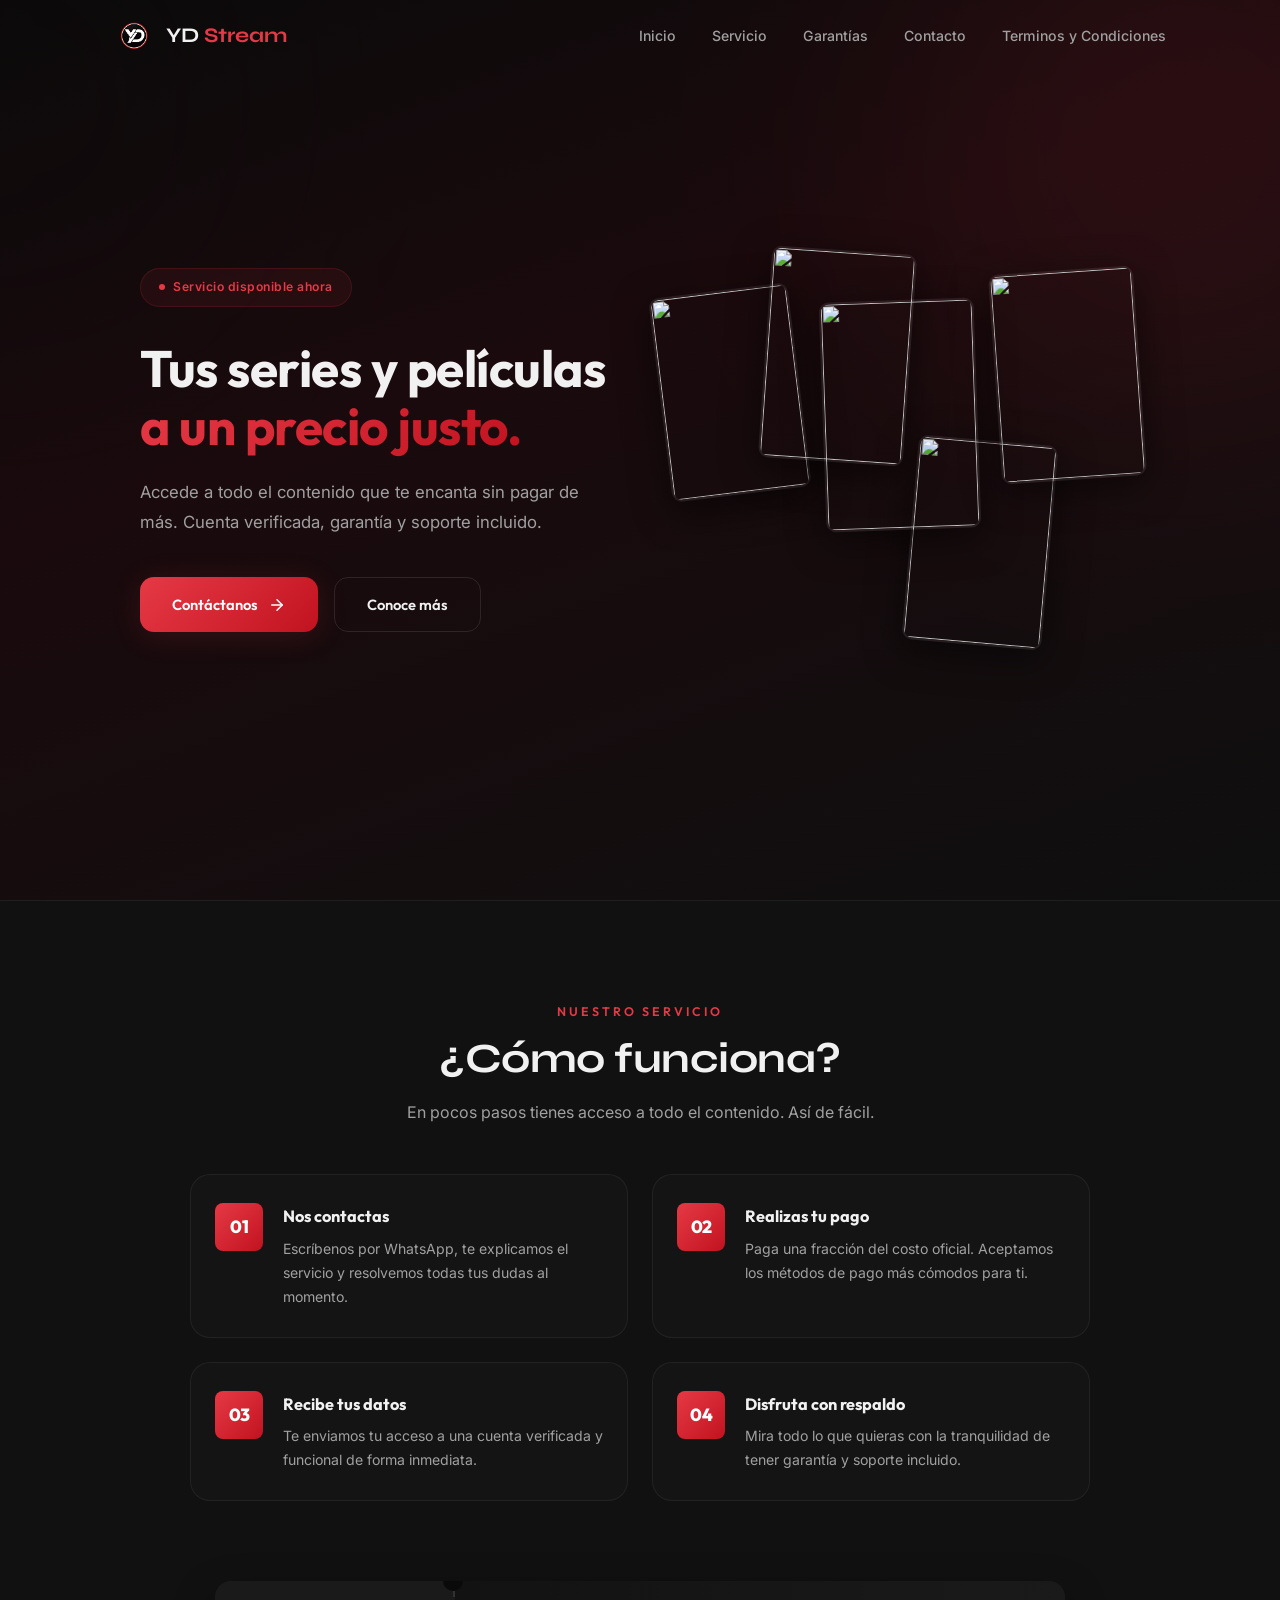
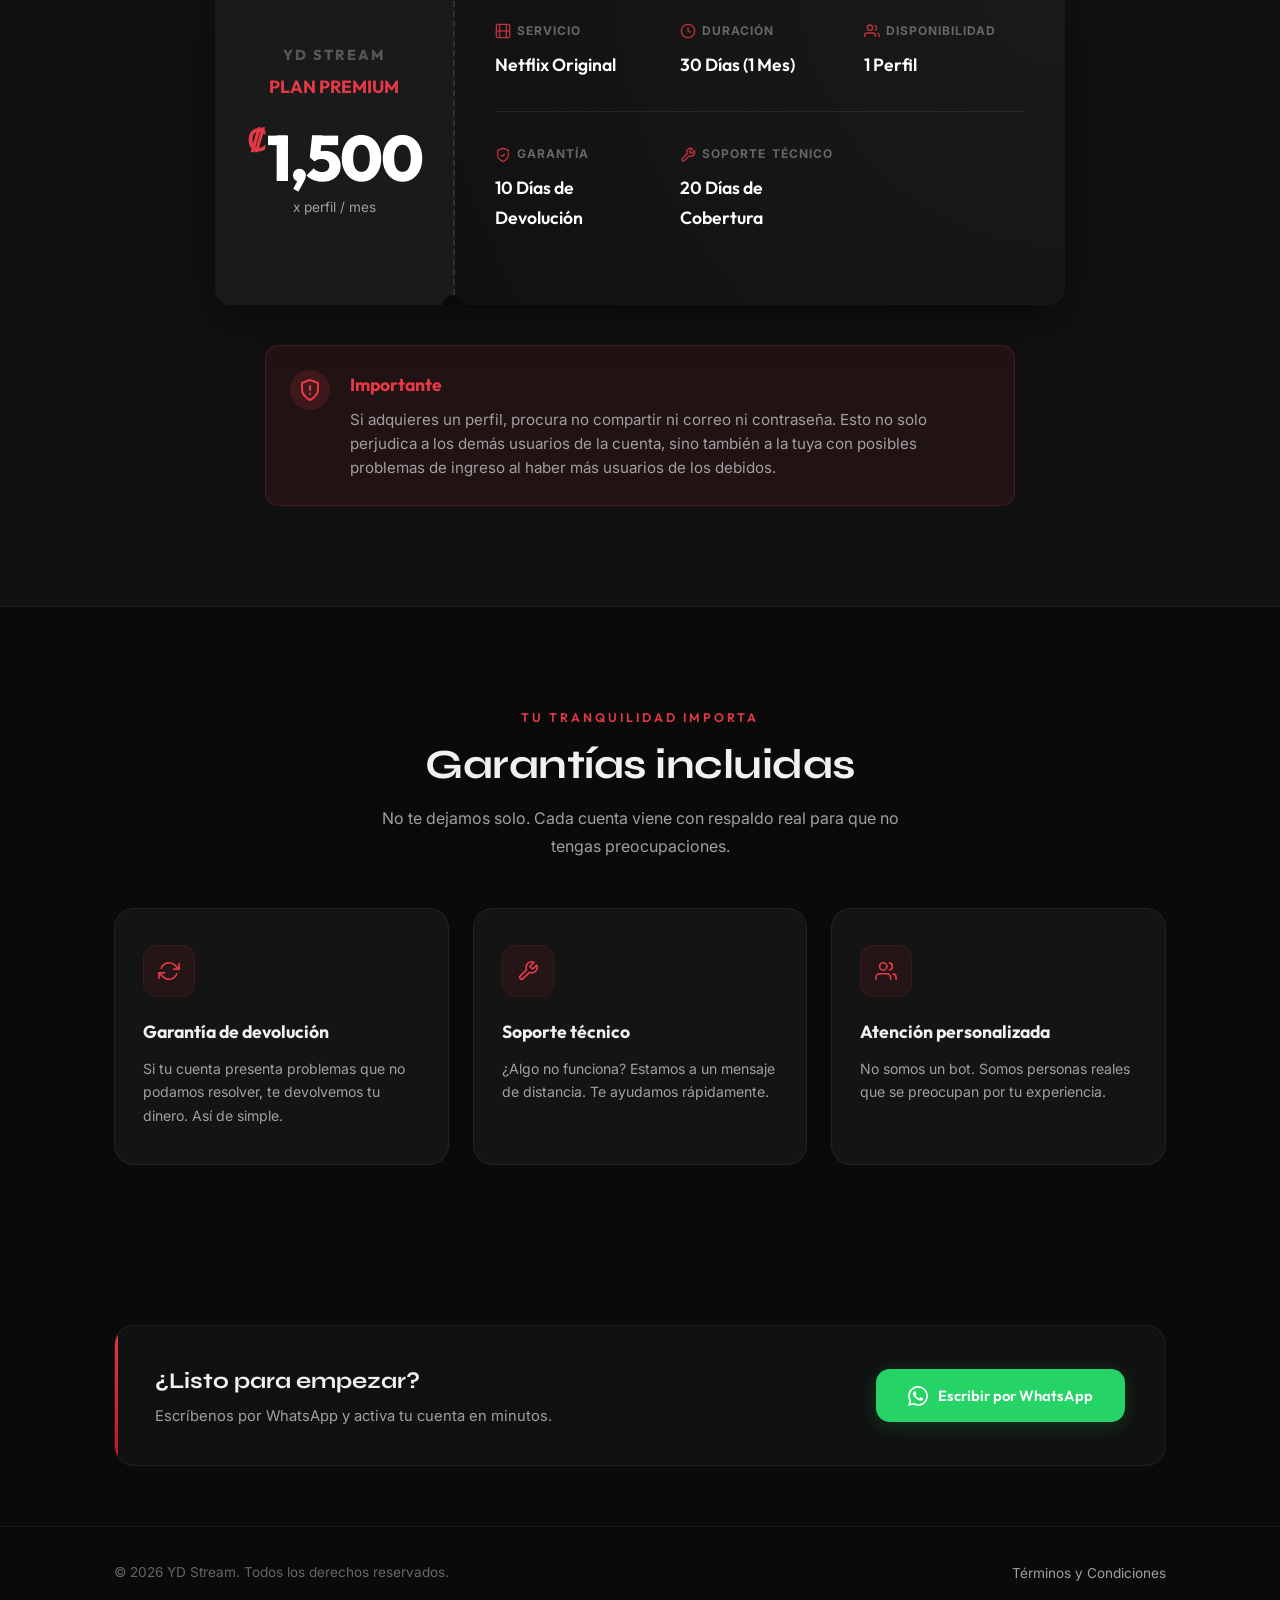
==== index.html @ 0753e667 "primer commit" ====
<!DOCTYPE html>
<html lang="es">

<head>
    <meta charset="UTF-8" />
    <meta name="viewport" content="width=device-width, initial-scale=1.0" />
    <title>YD Stream — Series y Películas a tu Alcance</title>
    <meta name="description"
        content="YD Stream te ofrece acceso a series y películas a un precio accesible, con garantía de devolución y soporte personalizado." />
    <link rel="icon" href="assets/logo.png" type="image/png" />
    <link rel="stylesheet" href="css/styles.css" />
</head>

<body>

    <!-- ===== HEADER ===== -->
    <header class="header" id="header">
        <div class="container">
            <a href="#" class="logo">
                <img src="assets/logo.png" alt="YD Stream Logo" />
                <span class="logo-text">YD <span>Stream</span></span>
            </a>
            <nav class="nav-links" id="navLinks">
                <a href="#inicio">Inicio</a>
                <a href="#servicio">Servicio</a>
                <a href="#garantias">Garantías</a>
                <a href="#contacto">Contacto</a>
                <a href="html/terms.html">Terminos y Condiciones</a>
            </nav>
            <div class="hamburger" id="hamburger">
                <span></span>
                <span></span>
                <span></span>
            </div>
        </div>
    </header>

    <!-- Mobile Nav -->
    <div class="mobile-nav" id="mobileNav">
        <a href="#inicio">Inicio</a>
        <a href="#servicio">Servicio</a>
        <a href="#garantias">Garantías</a>
        <a href="#contacto">Contacto</a>
        <a href="html/terms.html">Terminos y Condiciones</a>
    </div>

    <!-- ===== HERO ===== -->
    <section class="hero" id="inicio">
        <div class="bg-glow bg-glow--red"></div>
        <div class="bg-glow bg-glow--dark hero-glow-2"></div>
        <div class="container hero-grid">
            <div class="hero-content">
                <div class="hero-badge">
                    <span class="dot"></span>
                    Servicio disponible ahora
                </div>
                <h1 class="hero-title">
                    Tus series y películas<br />
                    <span class="highlight">a un precio justo.</span>
                </h1>
                <p class="hero-description">
                    Accede a todo el contenido que te encanta sin pagar de más.
                    Cuenta verificada, garantía y soporte incluido.
                </p>
                <div class="hero-actions">
                    <a href="#contacto" class="btn btn-primary">
                        Contáctanos
                        <svg width="18" height="18" viewBox="0 0 24 24" fill="none" stroke="currentColor"
                            stroke-width="2" stroke-linecap="round" stroke-linejoin="round">
                            <path d="M5 12h14" />
                            <path d="m12 5 7 7-7 7" />
                        </svg>
                    </a>
                    <a href="#servicio" class="btn btn-secondary">Conoce más</a>
                </div>
            </div>
            <!-- Collage visual -->
            <div class="hero-collage" aria-hidden="true">
                <div class="collage-card collage-card--1">
                    <img src="https://image.tmdb.org/t/p/w300/49WJfeN0moxb9IPfGn8AIqMGskD.jpg" alt="" />
                </div>
                <div class="collage-card collage-card--2">
                    <img src="https://image.tmdb.org/t/p/w300/9PFonBhy4cQy7Jz20NpMygczOkv.jpg" alt="" />
                </div>
                <div class="collage-card collage-card--3">
                    <img src="https://image.tmdb.org/t/p/w300/dDlEmu3EZ0Pgg93K2SVNLCjCSvE.jpg" alt="" />
                </div>
                <div class="collage-card collage-card--4">
                    <img src="https://image.tmdb.org/t/p/w300/reEMJA1uzscCbkpeRJeTT2bjqUp.jpg" alt="" />
                </div>
                <div class="collage-card collage-card--5">
                    <img src="https://image.tmdb.org/t/p/w300/7WUHnWGx5OO145IRxPDUkQSh4C7.jpg" alt="" />
                </div>
            </div>
        </div>
    </section>

    <!-- ===== SERVICIO ===== -->
    <section class="section service" id="servicio">
        <div class="container">
            <div class="text-center reveal">
                <span class="section-label">Nuestro servicio</span>
                <h2 class="section-title">¿Cómo funciona?</h2>
                <p class="section-subtitle mx-auto">
                    En pocos pasos tienes acceso a todo el contenido. Así de fácil.
                </p>
            </div>
            <div class="steps-flow reveal">
                <div class="step-item">
                    <div class="step-number">01</div>
                    <div class="step-body">
                        <h3>Nos contactas</h3>
                        <p>Escríbenos por WhatsApp, te explicamos el servicio y resolvemos todas tus dudas al momento.
                        </p>
                    </div>
                </div>
                <div class="step-item">
                    <div class="step-number">02</div>
                    <div class="step-body">
                        <h3>Realizas tu pago</h3>
                        <p>Paga una fracción del costo oficial. Aceptamos los métodos de pago más cómodos para ti.</p>
                    </div>
                </div>
                <div class="step-item">
                    <div class="step-number">03</div>
                    <div class="step-body">
                        <h3>Recibe tus datos</h3>
                        <p>Te enviamos tu acceso a una cuenta verificada y funcional de forma inmediata.</p>
                    </div>
                </div>
                <div class="step-item">
                    <div class="step-number">04</div>
                    <div class="step-body">
                        <h3>Disfruta con respaldo</h3>
                        <p>Mira todo lo que quieras con la tranquilidad de tener garantía y soporte incluido.</p>
                    </div>
                </div>
            </div>

            <!-- Plan Ticket (Moved Inside Service) -->
            <div class="plan-ticket reveal">
                <!-- Stub (Left) -->
                <div class="ticket-stub">
                    <div class="stub-header">
                        <span class="brand">YD STREAM</span>
                        <span class="admit-one">PLAN PREMIUM</span>
                    </div>
                    <div class="stub-price">
                        <span class="currency">₡</span>1,500
                    </div>
                    <p class="stub-note">x perfil / mes</p>
                    <!-- <div class="stub-promo">
                        <span>1° PERFIL</span>
                        <strong>$2</strong>
                    </div> -->
                </div>

                <!-- Main Ticket Body (Right) -->
                <div class="ticket-body">
                    <div class="ticket-row">
                        <div class="ticket-item">
                            <span class="label">
                                <svg width="16" height="16" viewBox="0 0 24 24" fill="none" stroke="currentColor"
                                    stroke-width="2">
                                    <rect x="2" y="2" width="20" height="20" rx="2.18" ry="2.18" />
                                    <line x1="7" y1="2" x2="7" y2="22" />
                                    <line x1="17" y1="2" x2="17" y2="22" />
                                    <line x1="2" y1="12" x2="22" y2="12" />
                                </svg>
                                SERVICIO
                            </span>
                            <span class="value">Netflix Original</span>
                        </div>
                        <div class="ticket-item">
                            <span class="label">
                                <svg width="16" height="16" viewBox="0 0 24 24" fill="none" stroke="currentColor"
                                    stroke-width="2">
                                    <circle cx="12" cy="12" r="10" />
                                    <polyline points="12 6 12 12 16 14" />
                                </svg>
                                DURACIÓN
                            </span>
                            <span class="value">30 Días (1 Mes)</span>
                        </div>
                        <div class="ticket-item">
                            <span class="label">
                                <svg width="16" height="16" viewBox="0 0 24 24" fill="none" stroke="currentColor"
                                    stroke-width="2">
                                    <path d="M17 21v-2a4 4 0 0 0-4-4H5a4 4 0 0 0-4 4v2" />
                                    <circle cx="9" cy="7" r="4" />
                                    <path d="M23 21v-2a4 4 0 0 0-3-3.87" />
                                    <path d="M16 3.13a4 4 0 0 1 0 7.75" />
                                </svg>
                                DISPONIBILIDAD
                            </span>
                            <span class="value">1 Perfil</span>
                        </div>
                    </div>
                    <div class="ticket-divider"></div>
                    <div class="ticket-row">
                        <div class="ticket-item">
                            <span class="label">
                                <svg width="16" height="16" viewBox="0 0 24 24" fill="none" stroke="currentColor"
                                    stroke-width="2">
                                    <path d="M12 22s8-4 8-10V5l-8-3-8 3v7c0 6 8 10 8 10z" />
                                    <polyline points="9 12 11 14 15 10" />
                                </svg>
                                GARANTÍA
                            </span>
                            <span class="value">10 Días de Devolución</span>
                        </div>
                        <div class="ticket-item">
                            <span class="label">
                                <svg width="16" height="16" viewBox="0 0 24 24" fill="none" stroke="currentColor"
                                    stroke-width="2">
                                    <path
                                        d="M14.7 6.3a1 1 0 0 0 0 1.4l1.6 1.6a1 1 0 0 0 1.4 0l3.77-3.77a6 6 0 0 1-7.94 7.94l-6.91 6.91a2.12 2.12 0 0 1-3-3l6.91-6.91a6 6 0 0 1 7.94-7.94l-3.76 3.76z" />
                                </svg>
                                SOPORTE <span class="hide-mobile">TÉCNICO</span>
                            </span>
                            <span class="value">20 Días de Cobertura</span>
                        </div>
                    </div>
                    <div class="ticket-barcode">
                        <!-- Simulated barcode lines -->
                        <span></span><span></span><span></span><span></span><span></span><span></span><span></span><span></span><span></span><span></span><span></span><span></span><span></span><span></span><span></span>
                    </div>
                </div>
            </div>

            <!-- Security Warning -->
            <div class="security-warning reveal">
                <div class="warning-icon">
                    <svg width="24" height="24" viewBox="0 0 24 24" fill="none" stroke="currentColor" stroke-width="2"
                        stroke-linecap="round" stroke-linejoin="round">
                        <path d="M12 22s8-4 8-10V5l-8-3-8 3v7c0 6 8 10 8 10z" />
                        <line x1="12" y1="8" x2="12" y2="12" />
                        <line x1="12" y1="16" x2="12.01" y2="16" />
                    </svg>
                </div>
                <div class="warning-content">
                    <h4>Importante</h4>
                    <p>Si adquieres un perfil, procura no compartir ni correo ni contraseña. Esto no solo perjudica a
                        los demás usuarios de la cuenta, sino también a la tuya con posibles problemas de ingreso al
                        haber más usuarios de los debidos.</p>
                </div>
            </div>
        </div>
    </section>

    <!-- ===== GARANTÍAS ===== -->
    <section class="section guarantees" id="garantias">
        <div class="container">
            <div class="text-center reveal">
                <span class="section-label">Tu tranquilidad importa</span>
                <h2 class="section-title">Garantías incluidas</h2>
                <p class="section-subtitle mx-auto">
                    No te dejamos solo. Cada cuenta viene con respaldo real para que no tengas preocupaciones.
                </p>
            </div>
            <div class="guarantees-grid">
                <div class="guarantee-card reveal">
                    <div class="guarantee-icon">
                        <!-- Refresh/cycle icon -->
                        <svg width="22" height="22" viewBox="0 0 24 24" fill="none" stroke="currentColor"
                            stroke-width="1.8" stroke-linecap="round" stroke-linejoin="round">
                            <polyline points="23 4 23 10 17 10" />
                            <polyline points="1 20 1 14 7 14" />
                            <path d="M3.51 9a9 9 0 0 1 14.85-3.36L23 10M1 14l4.64 4.36A9 9 0 0 0 20.49 15" />
                        </svg>
                    </div>
                    <h3>Garantía de devolución</h3>
                    <p>Si tu cuenta presenta problemas que no podamos resolver, te devolvemos tu dinero. Así de simple.
                    </p>
                </div>
                <div class="guarantee-card reveal">
                    <div class="guarantee-icon">
                        <!-- Wrench icon -->
                        <svg width="22" height="22" viewBox="0 0 24 24" fill="none" stroke="currentColor"
                            stroke-width="1.8" stroke-linecap="round" stroke-linejoin="round">
                            <path
                                d="M14.7 6.3a1 1 0 0 0 0 1.4l1.6 1.6a1 1 0 0 0 1.4 0l3.77-3.77a6 6 0 0 1-7.94 7.94l-6.91 6.91a2.12 2.12 0 0 1-3-3l6.91-6.91a6 6 0 0 1 7.94-7.94l-3.76 3.76z" />
                        </svg>
                    </div>
                    <h3>Soporte técnico</h3>
                    <p>¿Algo no funciona? Estamos a un mensaje de distancia. Te ayudamos rápidamente.</p>
                </div>
                <div class="guarantee-card reveal">
                    <div class="guarantee-icon">
                        <!-- Users/people icon -->
                        <svg width="22" height="22" viewBox="0 0 24 24" fill="none" stroke="currentColor"
                            stroke-width="1.8" stroke-linecap="round" stroke-linejoin="round">
                            <path d="M17 21v-2a4 4 0 0 0-4-4H5a4 4 0 0 0-4 4v2" />
                            <circle cx="9" cy="7" r="4" />
                            <path d="M23 21v-2a4 4 0 0 0-3-3.87" />
                            <path d="M16 3.13a4 4 0 0 1 0 7.75" />
                        </svg>
                    </div>
                    <h3>Atención personalizada</h3>
                    <p>No somos un bot. Somos personas reales que se preocupan por tu experiencia.</p>
                </div>
            </div>
        </div>
    </section>

    <!-- ===== CONTACTO ===== -->
    <section class="section contact" id="contacto">
        <div class="container">
            <div class="contact-strip reveal">
                <div class="contact-text">
                    <h3>¿Listo para empezar?</h3>
                    <p>Escríbenos por WhatsApp y activa tu cuenta en minutos.</p>
                </div>
                <a href="https://wa.me/50684679545?text=Hola,%20quisiera%20más%20información%20sobre%20YD%20Stream"
                    target="_blank" class="btn btn-whatsapp" id="whatsappBtn">
                    <svg class="whatsapp-icon" viewBox="0 0 24 24" fill="currentColor">
                        <path
                            d="M17.472 14.382c-.297-.149-1.758-.867-2.03-.967-.273-.099-.471-.148-.67.15-.197.297-.767.966-.94 1.164-.173.199-.347.223-.644.075-.297-.15-1.255-.463-2.39-1.475-.883-.788-1.48-1.761-1.653-2.059-.173-.297-.018-.458.13-.606.134-.133.298-.347.446-.52.149-.174.198-.298.298-.497.099-.198.05-.371-.025-.52-.075-.149-.669-1.612-.916-2.207-.242-.579-.487-.5-.669-.51-.173-.008-.371-.01-.57-.01-.198 0-.52.074-.792.372-.272.297-1.04 1.016-1.04 2.479 0 1.462 1.065 2.875 1.213 3.074.149.198 2.096 3.2 5.077 4.487.709.306 1.262.489 1.694.625.712.227 1.36.195 1.871.118.571-.085 1.758-.719 2.006-1.413.248-.694.248-1.289.173-1.413-.074-.124-.272-.198-.57-.347m-5.421 7.403h-.004a9.87 9.87 0 01-5.031-1.378l-.361-.214-3.741.982.998-3.648-.235-.374a9.86 9.86 0 01-1.51-5.26c.001-5.45 4.436-9.884 9.888-9.884 2.64 0 5.122 1.03 6.988 2.898a9.825 9.825 0 012.893 6.994c-.003 5.45-4.437 9.884-9.885 9.884m8.413-18.297A11.815 11.815 0 0012.05 0C5.495 0 .16 5.335.157 11.892c0 2.096.547 4.142 1.588 5.945L.057 24l6.305-1.654a11.882 11.882 0 005.683 1.448h.005c6.554 0 11.89-5.335 11.893-11.893a11.821 11.821 0 00-3.48-8.413z" />
                    </svg>
                    Escribir por WhatsApp
                </a>
            </div>
        </div>
    </section>

    <!-- ===== FOOTER ===== -->
    <footer class="footer">
        <div class="container">
            <span class="footer-left">© 2026 YD Stream. Todos los derechos reservados.</span>
            <div class="footer-right">
                <a href="html/terms.html">Términos y Condiciones</a>
            </div>
        </div>
    </footer>

    <script src="js/script.js"></script>
</body>

</html>
---- css/styles.css ----
/* ============================================
   YD Stream — Global Styles
   Tema: Negro & Rojo | Fuentes: Syne + Inter
   ============================================ */

@import url('https://fonts.googleapis.com/css2?family=Syne:wght@400;500;600;700;800&family=Inter:wght@300;400;500;600;700&family=Outfit:wght@400;500;600;700&display=swap');

/* --- Reset & Base --- */
*,
*::before,
*::after {
  margin: 0;
  padding: 0;
  box-sizing: border-box;
}

:root {
  --bg-primary: #0a0a0a;
  --bg-secondary: #111111;
  --bg-card: #141414;
  --bg-card-hover: #1a1a1a;
  --red-primary: #e63946;
  --red-dark: #c1121f;
  --red-glow: rgba(230, 57, 70, 0.25);
  --red-subtle: rgba(230, 57, 70, 0.08);
  --text-primary: #f1f1f1;
  --text-secondary: #a0a0a0;
  --text-muted: #666;
  --border-color: rgba(255, 255, 255, 0.06);
  --border-light: rgba(255, 255, 255, 0.1);
  --gradient-hero: linear-gradient(160deg, #0a0a0a 0%, #1a0a0d 40%, #0f0f0f 100%);
  --gradient-red: linear-gradient(135deg, #e63946, #c1121f);
  --gradient-card: linear-gradient(145deg, rgba(230, 57, 70, 0.06), rgba(10, 10, 10, 0));
  --shadow-red: 0 4px 30px rgba(230, 57, 70, 0.15);
  --shadow-card: 0 4px 24px rgba(0, 0, 0, 0.4);
  --radius-sm: 8px;
  --radius-md: 14px;
  --radius-lg: 20px;
  --radius-xl: 28px;
  --font-display: 'Syne', sans-serif;
  --font-heading: 'Outfit', sans-serif;
  --font-body: 'Inter', sans-serif;
  --transition: 0.3s cubic-bezier(0.4, 0, 0.2, 1);
}

html {
  scroll-behavior: smooth;
  font-size: 16px;
}

body {
  font-family: var(--font-body);
  background-color: var(--bg-primary);
  color: var(--text-primary);
  line-height: 1.7;
  overflow-x: hidden;
  -webkit-font-smoothing: antialiased;
}

a {
  text-decoration: none;
  color: inherit;
}

img {
  max-width: 100%;
  display: block;
}

ul {
  list-style: none;
}

/* --- Utilities --- */
.container {
  max-width: 1100px;
  margin: 0 auto;
  padding: 0 24px;
}

.section {
  padding: 100px 0;
}

.section-label {
  font-family: var(--font-heading);
  font-size: 0.78rem;
  font-weight: 600;
  letter-spacing: 3px;
  text-transform: uppercase;
  color: var(--red-primary);
  margin-bottom: 12px;
  display: block;
}

.section-title {
  font-family: var(--font-display);
  font-size: clamp(1.8rem, 4.5vw, 2.6rem);
  font-weight: 700;
  line-height: 1.2;
  margin-bottom: 14px;
  letter-spacing: -0.5px;
}

.section-subtitle {
  font-size: 1rem;
  color: var(--text-secondary);
  max-width: 520px;
  line-height: 1.75;
}

.text-center {
  text-align: center;
}

.mx-auto {
  margin-left: auto;
  margin-right: auto;
}

/* --- Animated bg blobs --- */
.bg-glow {
  position: absolute;
  width: 500px;
  height: 500px;
  border-radius: 50%;
  filter: blur(140px);
  opacity: 0.3;
  pointer-events: none;
  z-index: 0;
}

.bg-glow--red {
  background: var(--red-primary);
}

.bg-glow--dark {
  background: #2a0a0f;
}

/* =====================
   HEADER / NAV
   ===================== */
.header {
  position: fixed;
  top: 0;
  left: 0;
  right: 0;
  z-index: 1000;
  padding: 16px 0;
  transition: var(--transition);
  background: transparent;
}

.header.scrolled {
  background: rgba(10, 10, 10, 0.85);
  backdrop-filter: blur(20px);
  -webkit-backdrop-filter: blur(20px);
  border-bottom: 1px solid var(--border-color);
  padding: 12px 0;
}

.header .container {
  display: flex;
  align-items: center;
  justify-content: space-between;
}

.logo {
  display: flex;
  align-items: center;
  gap: 12px;
}

.logo img {
  height: 40px;
  width: auto;
}

.logo-text {
  font-family: var(--font-display);
  font-size: 1.3rem;
  font-weight: 700;
  color: var(--text-primary);
}

.logo-text span {
  color: var(--red-primary);
}

.nav-links {
  display: flex;
  align-items: center;
  gap: 36px;
}

.nav-links a {
  font-family: var(--font-body);
  font-size: 0.88rem;
  font-weight: 500;
  color: var(--text-secondary);
  transition: var(--transition);
  position: relative;
}

.nav-links a::after {
  content: '';
  position: absolute;
  bottom: -4px;
  left: 0;
  width: 0;
  height: 2px;
  background: var(--gradient-red);
  border-radius: 2px;
  transition: var(--transition);
}

.nav-links a:hover {
  color: var(--text-primary);
}

.nav-links a:hover::after {
  width: 100%;
}

/* Hamburger */
.hamburger {
  display: none;
  flex-direction: column;
  gap: 5px;
  cursor: pointer;
  padding: 4px;
  z-index: 1001;
}

.hamburger span {
  display: block;
  width: 24px;
  height: 2px;
  background: var(--text-primary);
  border-radius: 2px;
  transition: var(--transition);
}

.hamburger.active span:nth-child(1) {
  transform: rotate(45deg) translate(5px, 5px);
}

.hamburger.active span:nth-child(2) {
  opacity: 0;
}

.hamburger.active span:nth-child(3) {
  transform: rotate(-45deg) translate(5px, -5px);
}

/* Mobile Nav */
.mobile-nav {
  display: none;
  position: fixed;
  top: 0;
  left: 0;
  right: 0;
  bottom: 0;
  background: rgba(10, 10, 10, 0.97);
  backdrop-filter: blur(24px);
  z-index: 999;
  flex-direction: column;
  align-items: center;
  justify-content: center;
  gap: 32px;
}

.mobile-nav.active {
  display: flex;
}

.mobile-nav a {
  font-family: var(--font-display);
  font-size: 1.5rem;
  font-weight: 600;
  color: var(--text-primary);
  transition: var(--transition);
}

.mobile-nav a:hover {
  color: var(--red-primary);
}

/* =====================
   HERO
   ===================== */
.hero {
  position: relative;
  min-height: 100vh;
  display: flex;
  align-items: center;
  background: var(--gradient-hero);
  overflow: hidden;
}

.hero .bg-glow {
  top: -100px;
  right: -150px;
  opacity: 0.12;
}

.hero .hero-glow-2 {
  bottom: -200px;
  left: -200px;
  width: 400px;
  height: 400px;
  opacity: 0.08;
}

.hero-content {
  position: relative;
  z-index: 1;
  max-width: 700px;
}

.hero-badge {
  display: inline-flex;
  align-items: center;
  gap: 8px;
  padding: 8px 18px;
  background: var(--red-subtle);
  border: 1px solid rgba(230, 57, 70, 0.15);
  border-radius: 100px;
  font-size: 0.76rem;
  font-weight: 600;
  color: var(--red-primary);
  margin-bottom: 32px;
  letter-spacing: 0.5px;
}

.hero-badge .dot {
  width: 6px;
  height: 6px;
  background: var(--red-primary);
  border-radius: 50%;
  animation: pulse 2s infinite;
}

@keyframes pulse {

  0%,
  100% {
    opacity: 1;
    transform: scale(1);
  }

  50% {
    opacity: 0.5;
    transform: scale(1.3);
  }
}

.hero-title {
  font-family: var(--font-heading);
  font-size: clamp(2rem, 5vw, 3.2rem);
  font-weight: 700;
  line-height: 1.15;
  margin-bottom: 22px;
  letter-spacing: -0.5px;
}

.hero-title .highlight {
  background: var(--gradient-red);
  -webkit-background-clip: text;
  -webkit-text-fill-color: transparent;
  background-clip: text;
}

.hero-description {
  font-size: 1.05rem;
  color: var(--text-secondary);
  line-height: 1.75;
  margin-bottom: 40px;
  max-width: 480px;
}

.hero-actions {
  display: flex;
  gap: 16px;
  flex-wrap: wrap;
}

/* --- Hero Grid Layout --- */
.hero-grid {
  display: grid;
  grid-template-columns: 1fr 1fr;
  gap: 40px;
  align-items: center;
}

/* --- Collage --- */
.hero-collage {
  position: relative;
  width: 100%;
  height: 420px;
  z-index: 1;
}

.collage-card {
  position: absolute;
  border-radius: 10px;
  overflow: hidden;
  box-shadow: 0 10px 36px rgba(0, 0, 0, 0.55);
  border: 2px solid rgba(255, 255, 255, 0.07);
}

.collage-card img {
  width: 100%;
  height: 100%;
  object-fit: cover;
  display: block;
}

/* Poster 1 — far left */
.collage-card--1 {
  width: 140px;
  height: 205px;
  top: 50px;
  left: 0;
  transform: rotate(-7deg);
  z-index: 1;
}

/* Poster 2 — upper-center-left, overlapping 1 */
.collage-card--2 {
  width: 145px;
  height: 212px;
  top: 10px;
  left: 105px;
  transform: rotate(4deg);
  z-index: 3;
}

/* Poster 3 — center, biggest, front */
.collage-card--3 {
  width: 155px;
  height: 230px;
  top: 60px;
  left: 50%;
  transform: translateX(-50%) rotate(-2deg);
  z-index: 5;
}

/* Poster 4 — lower-center-right */
.collage-card--4 {
  width: 140px;
  height: 205px;
  bottom: 15px;
  right: 90px;
  transform: rotate(5deg);
  z-index: 2;
}

/* Poster 5 — far right */
.collage-card--5 {
  width: 145px;
  height: 210px;
  top: 30px;
  right: 0;
  transform: rotate(-4deg);
  z-index: 4;
}

/* --- Buttons --- */
.btn {
  display: inline-flex;
  align-items: center;
  gap: 10px;
  padding: 14px 32px;
  border-radius: var(--radius-md);
  font-family: var(--font-heading);
  font-size: 0.92rem;
  font-weight: 600;
  border: none;
  cursor: pointer;
  transition: var(--transition);
  white-space: nowrap;
}

.btn-primary {
  background: var(--gradient-red);
  color: #fff;
  box-shadow: var(--shadow-red);
}

.btn-primary:hover {
  transform: translateY(-2px);
  box-shadow: 0 8px 40px rgba(230, 57, 70, 0.3);
}

.btn-secondary {
  background: transparent;
  color: var(--text-primary);
  border: 1px solid var(--border-light);
}

.btn-secondary:hover {
  background: rgba(255, 255, 255, 0.04);
  border-color: var(--red-primary);
  color: var(--red-primary);
  transform: translateY(-2px);
}

/* =====================
   SERVICE — Steps Flow
   ===================== */
.service {
  position: relative;
  background: var(--bg-secondary);
  border-top: 1px solid var(--border-color);
  border-bottom: 1px solid var(--border-color);
}

.steps-flow {
  display: grid;
  grid-template-columns: repeat(2, 1fr);
  gap: 24px;
  margin-top: 48px;
  max-width: 900px;
  margin-left: auto;
  margin-right: auto;
}

.step-item {
  display: flex;
  align-items: flex-start;
  gap: 20px;
  padding: 28px 24px;
  background: var(--bg-card);
  border: 1px solid var(--border-color);
  border-radius: var(--radius-lg);
  transition: var(--transition);
}

.step-item:hover {
  border-color: rgba(230, 57, 70, 0.12);
  background: var(--bg-card-hover);
}

.step-number {
  flex-shrink: 0;
  width: 48px;
  height: 48px;
  background: var(--gradient-red);
  border-radius: var(--radius-sm);
  display: flex;
  align-items: center;
  justify-content: center;
  font-family: var(--font-heading);
  font-size: 1.1rem;
  font-weight: 800;
  color: #fff;
  letter-spacing: -0.5px;
}

.step-body h3 {
  font-family: var(--font-heading);
  font-size: 1.02rem;
  font-weight: 700;
  margin-bottom: 6px;
}

.step-body p {
  font-size: 0.88rem;
  color: var(--text-secondary);
  line-height: 1.7;
}

/* =====================
   PLAN TICKET
   ===================== */
.plan-ticket {
  display: flex;
  max-width: 850px;
  margin: 80px auto 0;
  background: var(--bg-card);
  border-radius: 16px;
  box-shadow: 0 16px 40px rgba(0, 0, 0, 0.4);
  overflow: hidden;
  position: relative;
}

/* --- Ticket Stub (Left) --- */
.ticket-stub {
  flex: 0 0 240px;
  background: #1a1a1a;
  padding: 32px 24px;
  display: flex;
  flex-direction: column;
  justify-content: center;
  align-items: center;
  text-align: center;
  position: relative;
  border-right: 2px dashed rgba(255, 255, 255, 0.1);
  z-index: 2;
}

/* Semi-circle cutouts for persecution effect */
.ticket-stub::before,
.ticket-stub::after {
  content: '';
  position: absolute;
  right: -10px;
  width: 20px;
  height: 20px;
  background: var(--bg-primary);
  /* Matches body bg */
  border-radius: 50%;
  z-index: 3;
}

.ticket-stub::before {
  top: -10px;
}

.ticket-stub::after {
  bottom: -10px;
}

.stub-header {
  margin-bottom: 24px;
}

.stub-header .brand {
  display: block;
  font-family: var(--font-heading);
  font-weight: 800;
  letter-spacing: 2px;
  font-size: 0.9rem;
  color: #555;
  margin-bottom: 4px;
}

.stub-header .admit-one {
  display: block;
  font-family: var(--font-heading);
  font-weight: 700;
  color: var(--red-primary);
  font-size: 1.1rem;
}

.stub-price {
  font-family: var(--font-heading);
  font-size: 4rem;
  font-weight: 800;
  color: #fff;
  line-height: 1;
  letter-spacing: -2px;
  margin-bottom: 6px;
}

.stub-price .currency {
  font-size: 1.8rem;
  vertical-align: top;
  margin-right: 4px;
  color: var(--red-primary);
}

.price-secondary {
  font-size: 1.5rem;
  color: var(--text-secondary);
  font-weight: 600;
  vertical-align: middle;
  margin-left: 8px;
  letter-spacing: -0.5px;
}

.stub-note {
  font-size: 0.85rem;
  color: var(--text-secondary);
  margin-bottom: 24px;
}

.stub-promo {
  background: rgba(230, 57, 70, 0.1);
  border: 1px solid rgba(230, 57, 70, 0.2);
  padding: 8px 16px;
  border-radius: 8px;
  display: flex;
  flex-direction: column;
  gap: 2px;
}

.stub-promo span {
  font-size: 0.7rem;
  font-weight: 700;
  color: var(--red-primary);
  letter-spacing: 0.5px;
}

.stub-promo strong {
  font-size: 1.4rem;
  color: #fff;
  font-weight: 800;
}

/* --- Ticket Body (Right) --- */
.ticket-body {
  flex: 1;
  padding: 40px;
  background: radial-gradient(circle at top right, #1a1a1a, #111);
  display: flex;
  flex-direction: column;
  justify-content: space-between;
  position: relative;
}

.ticket-row {
  display: grid;
  grid-template-columns: repeat(3, 1fr);
  gap: 24px;
}

.ticket-row:last-of-type {
  grid-template-columns: repeat(2, 1fr);
}

.ticket-item {
  display: flex;
  flex-direction: column;
  gap: 8px;
}

.ticket-item .label {
  display: flex;
  align-items: center;
  gap: 6px;
  font-size: 0.75rem;
  font-weight: 700;
  letter-spacing: 1px;
  color: #666;
  text-transform: uppercase;
}

.ticket-item .label svg {
  color: var(--red-primary);
  opacity: 0.8;
}

.ticket-item .value {
  font-family: var(--font-heading);
  font-size: 1.1rem;
  font-weight: 600;
  color: #fff;
}

.ticket-divider {
  height: 1px;
  background: rgba(255, 255, 255, 0.08);
  margin: 32px 0;
}

/* Simulated Barcode */
.ticket-barcode {
  display: flex;
  gap: 4px;
  height: 32px;
  opacity: 0.4;
  margin-top: auto;
  /* Push to bottom if space allows */
  padding-top: 32px;
  justify-content: flex-end;
}

.ticket-barcode span {
  background: #fff;
  width: 2px;
}

.ticket-barcode span:nth-child(2n) {
  width: 4px;
}

.ticket-barcode span:nth-child(3n) {
  width: 1px;
}

.ticket-barcode span:nth-child(4n) {
  width: 6px;
}

/* Responsive Ticket */
@media (max-width: 768px) {
  .plan-ticket {
    margin-top: 60px;
    /* Reduced top margin on mobile */
    flex-direction: column;
    max-width: 360px;
    /* Slimit width */
    background: linear-gradient(145deg, #1a1a1a, #0a0a0a);
    border: 1px solid rgba(255, 255, 255, 0.08);
  }

  .ticket-stub {
    flex: auto;
    border-right: none;
    border-bottom: 1px solid rgba(255, 255, 255, 0.08);
    padding: 20px;
    background: none;
  }

  /* Hide cutouts on mobile */
  .ticket-stub::before,
  .ticket-stub::after {
    display: none;
  }

  .stub-price {
    font-size: 3.2rem;
    /* Smaller price */
  }

  .ticket-body {
    padding: 20px;
    background: none;
  }

  /* Compact Flex Layout for details */
  .ticket-row {
    display: flex;
    flex-wrap: wrap;
    gap: 16px;
  }

  .ticket-row:last-of-type {
    display: flex;
    flex-wrap: wrap;
    gap: 16px;
    margin-top: 0;
    /* Reset */
  }

  .ticket-item {
    flex: 1 1 45%;
    /* 2 columns */
    min-width: 130px;
  }

  /* Specific adjustment if needed for longer texts */
  .ticket-item .value {
    font-size: 0.95rem;
    /* Slightly smaller text */
  }

  .ticket-divider {
    margin: 16px 0;
  }

  .ticket-barcode {
    display: none;
    /* Hide barcode on mobile */
  }

  .hide-mobile {
    display: none;
  }
}

.guarantees-grid {
  display: grid;
  grid-template-columns: repeat(3, 1fr);
  gap: 24px;
  margin-top: 48px;
}

.guarantee-card {
  padding: 36px 28px;
  background: var(--bg-card);
  border: 1px solid var(--border-color);
  border-radius: var(--radius-lg);
  transition: var(--transition);
  position: relative;
  overflow: hidden;
}

.guarantee-card::before {
  content: '';
  position: absolute;
  top: 0;
  left: 0;
  right: 0;
  bottom: 0;
  background: var(--gradient-card);
  opacity: 0;
  transition: var(--transition);
}

.guarantee-card:hover {
  border-color: rgba(230, 57, 70, 0.2);
  transform: translateY(-4px);
  box-shadow: var(--shadow-card);
}

.guarantee-card:hover::before {
  opacity: 1;
}

.guarantee-card>* {
  position: relative;
  z-index: 1;
}

.guarantee-icon {
  width: 52px;
  height: 52px;
  background: var(--red-subtle);
  border: 1px solid rgba(230, 57, 70, 0.1);
  border-radius: var(--radius-md);
  display: flex;
  align-items: center;
  justify-content: center;
  margin-bottom: 20px;
  color: var(--red-primary);
}

.guarantee-card h3 {
  font-family: var(--font-heading);
  font-size: 1.1rem;
  font-weight: 700;
  margin-bottom: 10px;
}

.guarantee-card p {
  font-size: 0.88rem;
  color: var(--text-secondary);
  line-height: 1.7;
}

/* =====================
   CONTACT — Compact Strip
   ===================== */
.contact {
  position: relative;
  padding: 60px 0;
}

.contact-strip {
  display: flex;
  align-items: center;
  justify-content: space-between;
  gap: 32px;
  background: var(--bg-secondary);
  border: 1px solid var(--border-color);
  border-radius: var(--radius-lg);
  padding: 36px 40px;
  position: relative;
  overflow: hidden;
}

.contact-strip::before {
  content: '';
  position: absolute;
  top: 0;
  left: 0;
  bottom: 0;
  width: 3px;
  background: var(--gradient-red);
}

.contact-text h3 {
  font-family: var(--font-display);
  font-size: 1.4rem;
  font-weight: 700;
  margin-bottom: 4px;
}

.contact-text p {
  font-size: 0.92rem;
  color: var(--text-secondary);
}

.btn-whatsapp {
  background: #25D366;
  color: #fff;
  box-shadow: 0 4px 20px rgba(37, 211, 102, 0.2);
  flex-shrink: 0;
}

.btn-whatsapp:hover {
  transform: translateY(-2px);
  box-shadow: 0 8px 30px rgba(37, 211, 102, 0.3);
}

.whatsapp-icon {
  width: 20px;
  height: 20px;
}

/* =====================
   FOOTER
   ===================== */
.footer {
  padding: 32px 0;
  border-top: 1px solid var(--border-color);
  background: var(--bg-primary);
}

.footer .container {
  display: flex;
  align-items: center;
  justify-content: space-between;
  flex-wrap: wrap;
  gap: 16px;
}

.footer-left {
  font-size: 0.85rem;
  color: var(--text-muted);
}

.footer-right a {
  font-size: 0.85rem;
  color: var(--text-secondary);
  transition: var(--transition);
}

.footer-right a:hover {
  color: var(--red-primary);
}

/* =====================
   SCROLL ANIMATIONS
   ===================== */
.reveal {
  opacity: 0;
  transform: translateY(30px);
  transition: opacity 0.7s ease, transform 0.7s ease;
}

.reveal.visible {
  opacity: 1;
  transform: translateY(0);
}

/* =====================
   RESPONSIVE
   ===================== */
@media (max-width: 900px) {
  .hero-grid {
    grid-template-columns: 1fr;
  }

  .hero-collage {
    display: none;
  }

  .steps-flow {
    grid-template-columns: 1fr 1fr;
  }

  .guarantees-grid {
    grid-template-columns: 1fr;
    max-width: 420px;
    margin-left: auto;
    margin-right: auto;
  }
}

@media (max-width: 768px) {
  .nav-links {
    display: none;
  }

  .hamburger {
    display: flex;
  }

  .section {
    padding: 72px 0;
  }

  .hero {
    min-height: auto;
    padding: 140px 0 80px;
  }

  .hero-title {
    font-size: clamp(2.2rem, 9vw, 3rem);
    letter-spacing: -1px;
  }

  .steps-flow {
    grid-template-columns: 1fr;
  }

  .contact {
    padding: 48px 0;
  }

  .contact-strip {
    flex-direction: column;
    text-align: center;
    padding: 32px 24px;
    gap: 20px;
  }

  .contact-strip::before {
    top: 0;
    left: 0;
    right: 0;
    bottom: auto;
    width: auto;
    height: 3px;
  }

  .footer .container {
    flex-direction: column;
    text-align: center;
  }
}

/* =====================
   TERMS PAGE
   ===================== */
.terms-page {
  padding-top: 120px;
  padding-bottom: 80px;
  min-height: 100vh;
}

.terms-content {
  max-width: 740px;
  margin: 0 auto;
}

.terms-content h1 {
  font-family: var(--font-heading);
  font-size: clamp(2rem, 5vw, 2.6rem);
  font-weight: 800;
  margin-bottom: 12px;
  letter-spacing: -1px;
}

.terms-updated {
  font-size: 0.85rem;
  color: var(--text-muted);
  margin-bottom: 48px;
}

.terms-content h2 {
  font-family: var(--font-heading);
  font-size: 1.2rem;
  font-weight: 700;
  margin-top: 40px;
  margin-bottom: 14px;
  color: var(--red-primary);
}

.terms-content p,
.terms-content li {
  font-size: 0.95rem;
  color: var(--text-secondary);
  line-height: 1.8;
  margin-bottom: 12px;
}

.terms-content ul {
  padding-left: 20px;
  list-style: disc;
}

.terms-content ul li {
  margin-bottom: 8px;
}

.terms-back {
  display: inline-flex;
  align-items: center;
  gap: 8px;
  margin-top: 48px;
  color: white;
  font-weight: 600;
  font-size: 0.95rem;
  transition: var(--transition);
}

.terms-back:hover {
  gap: 12px;
}

/* =====================
   SECURITY WARNING
   ===================== */
.security-warning {
  max-width: 750px;
  margin: 40px auto 0;
  padding: 24px;
  background: rgba(230, 57, 70, 0.08);
  border: 1px solid rgba(230, 57, 70, 0.2);
  border-radius: var(--radius-md);
  display: flex;
  gap: 20px;
  align-items: flex-start;
}

.warning-icon {
  flex-shrink: 0;
  width: 40px;
  height: 40px;
  background: rgba(230, 57, 70, 0.15);
  border-radius: 50%;
  display: flex;
  align-items: center;
  justify-content: center;
  color: var(--red-primary);
}

.warning-content h4 {
  font-family: var(--font-heading);
  font-size: 1.1rem;
  font-weight: 700;
  color: var(--red-primary);
  margin-bottom: 8px;
  display: flex;
  align-items: center;
  gap: 8px;
}

.warning-content p {
  font-size: 0.95rem;
  color: var(--text-secondary);
  line-height: 1.6;
}

@media (max-width: 768px) {
  .security-warning {
    flex-direction: column;
    gap: 16px;
    text-align: center;
    align-items: center;
    max-width: 360px;
    margin-left: auto;
    margin-right: auto;
  }

  .warning-content h4 {
    justify-content: center;
  }
}
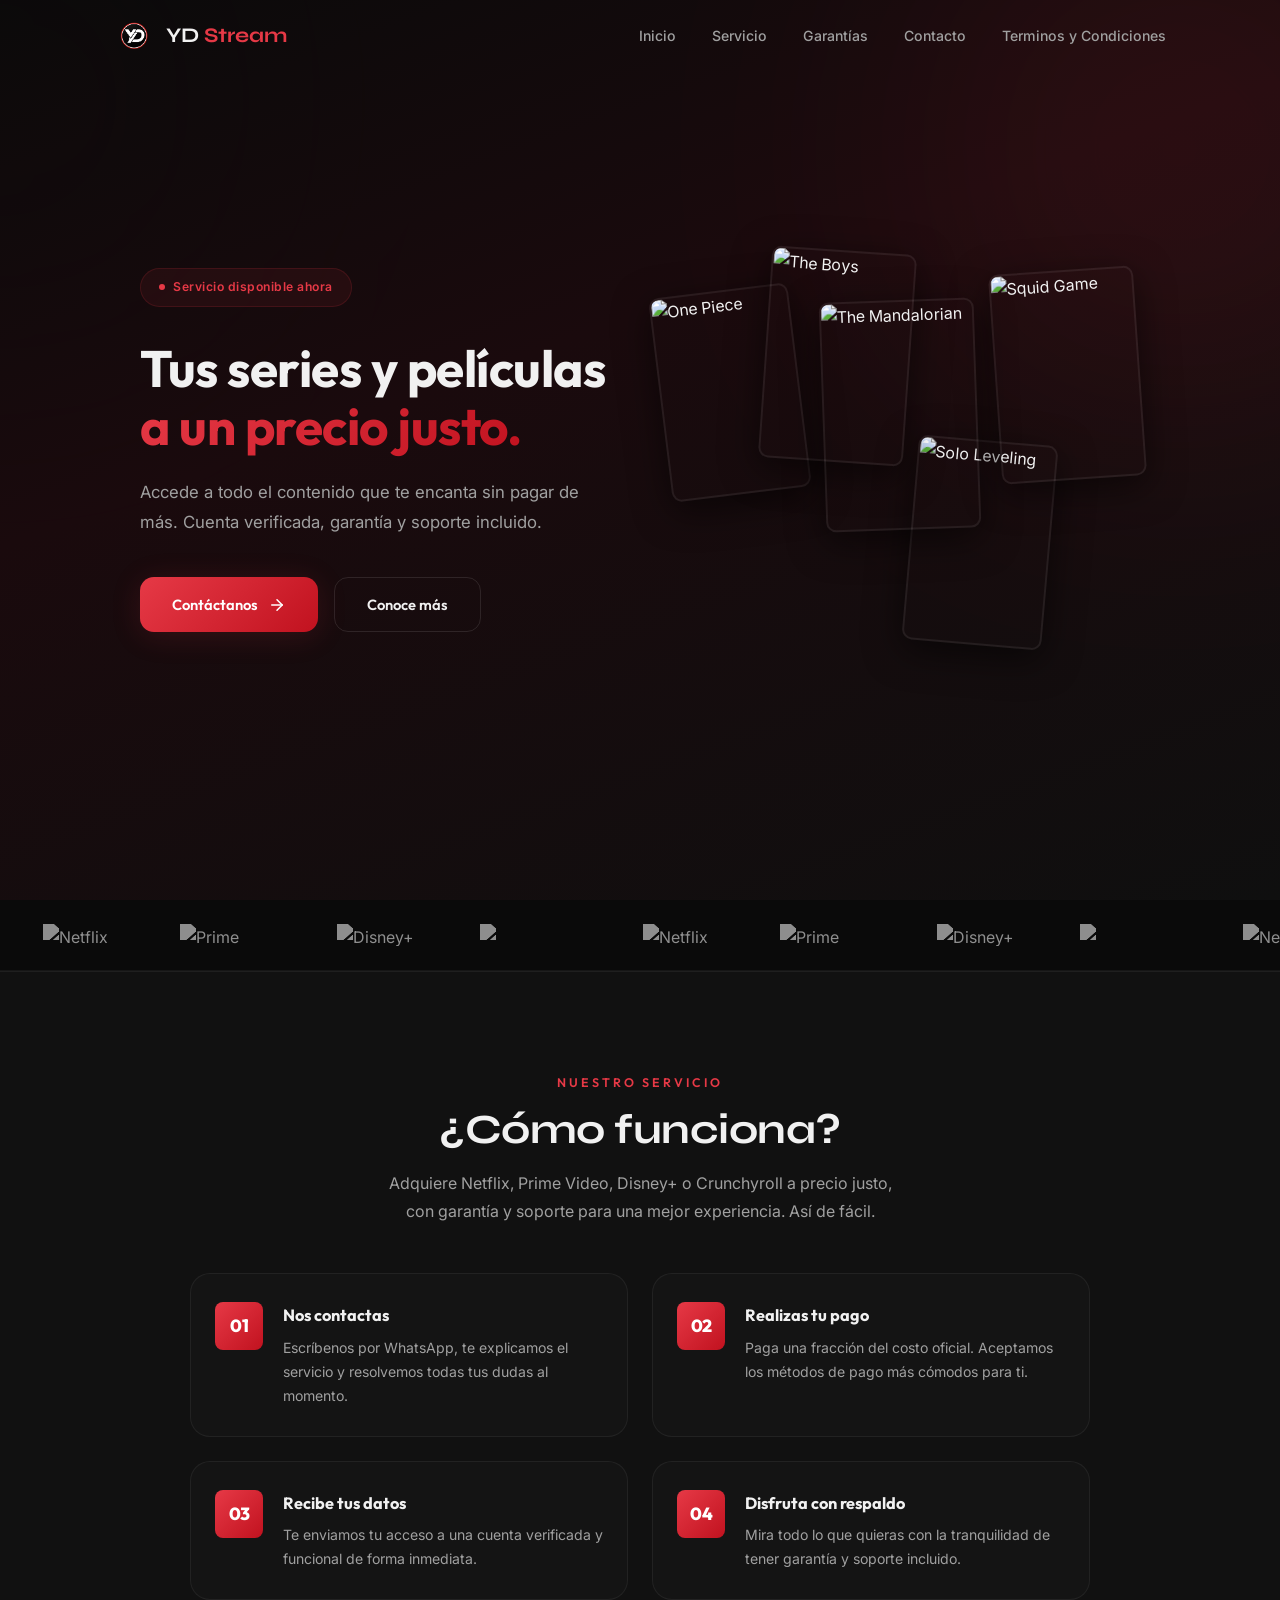
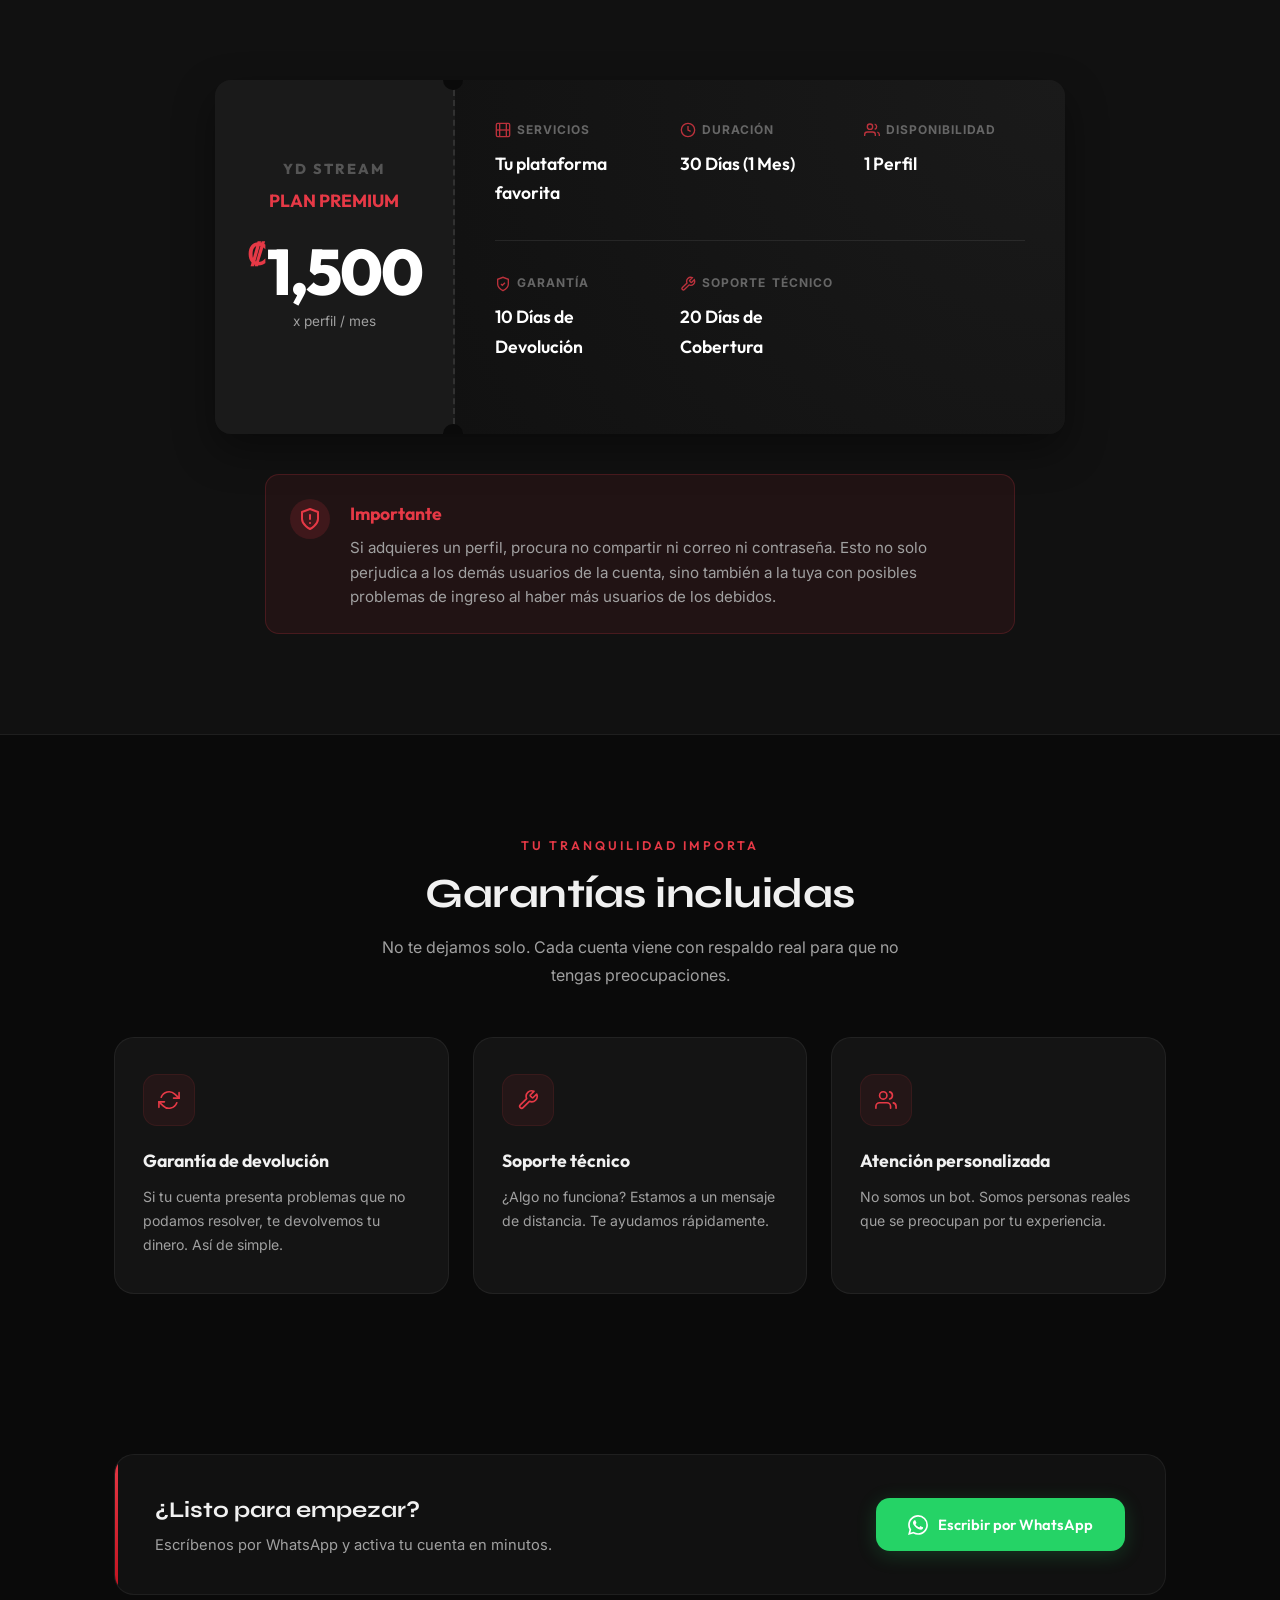
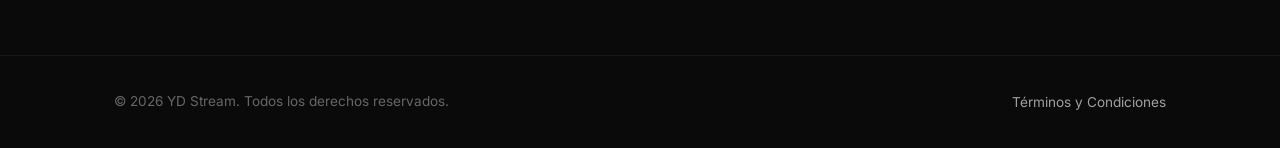
==== commit f3e2aeca: "segundo commit" ====
--- a/index.html
+++ b/index.html
@@ -77,23 +77,69 @@
             <!-- Collage visual -->
             <div class="hero-collage" aria-hidden="true">
                 <div class="collage-card collage-card--1">
-                    <img src="https://image.tmdb.org/t/p/w300/49WJfeN0moxb9IPfGn8AIqMGskD.jpg" alt="" />
+                    <img src="https://image.tmdb.org/t/p/w500/rVX05xRKS5JhEYQFObCi4lAnZT4.jpg" alt="One Piece" />
                 </div>
                 <div class="collage-card collage-card--2">
-                    <img src="https://image.tmdb.org/t/p/w300/9PFonBhy4cQy7Jz20NpMygczOkv.jpg" alt="" />
+                    <img src="https://image.tmdb.org/t/p/w500/2zmTngn1tYC1AvfnrFLhxeD82hz.jpg" alt="The Boys" />
                 </div>
                 <div class="collage-card collage-card--3">
-                    <img src="https://image.tmdb.org/t/p/w300/dDlEmu3EZ0Pgg93K2SVNLCjCSvE.jpg" alt="" />
+                    <img src="https://image.tmdb.org/t/p/w500/sWgBv7LV2PRoQgkxwlibdGXKz1S.jpg" alt="The Mandalorian" />
                 </div>
                 <div class="collage-card collage-card--4">
-                    <img src="https://image.tmdb.org/t/p/w300/reEMJA1uzscCbkpeRJeTT2bjqUp.jpg" alt="" />
+                    <img src="https://image.tmdb.org/t/p/w500/geCRueV3ElhRTr0xtJuEWJt6dJ1.jpg" alt="Solo Leveling" />
                 </div>
                 <div class="collage-card collage-card--5">
-                    <img src="https://image.tmdb.org/t/p/w300/7WUHnWGx5OO145IRxPDUkQSh4C7.jpg" alt="" />
+                    <img src="https://image.tmdb.org/t/p/w500/1QdXdRYfktUSONkl1oD5gc6Be0s.jpg" alt="Squid Game" />
                 </div>
             </div>
         </div>
     </section>
+
+    <!-- ===== LOGOS CAROUSEL ===== -->
+    <div class="logos-ticker">
+        <div class="logos-ticker-track">
+            <!-- Group 1 -->
+            <div class="logo-item"><img src="https://upload.wikimedia.org/wikipedia/commons/0/08/Netflix_2015_logo.svg"
+                    alt="Netflix"></div>
+            <div class="logo-item"><img
+                    src="https://upload.wikimedia.org/wikipedia/commons/9/90/Prime_Video_logo_%282024%29.svg"
+                    alt="Prime Video"></div>
+            <div class="logo-item"><img src="https://upload.wikimedia.org/wikipedia/commons/3/3e/Disney%2B_logo.svg"
+                    alt="Disney+"></div>
+            <div class="logo-item"><img src="https://upload.wikimedia.org/wikipedia/commons/d/d9/Crunchyroll_2024.svg"
+                    alt="Crunchyroll"></div>
+            <!-- Group 2 -->
+            <div class="logo-item"><img src="https://upload.wikimedia.org/wikipedia/commons/0/08/Netflix_2015_logo.svg"
+                    alt="Netflix"></div>
+            <div class="logo-item"><img
+                    src="https://upload.wikimedia.org/wikipedia/commons/9/90/Prime_Video_logo_%282024%29.svg"
+                    alt="Prime Video"></div>
+            <div class="logo-item"><img src="https://upload.wikimedia.org/wikipedia/commons/3/3e/Disney%2B_logo.svg"
+                    alt="Disney+"></div>
+            <div class="logo-item"><img src="https://upload.wikimedia.org/wikipedia/commons/d/d9/Crunchyroll_2024.svg"
+                    alt="Crunchyroll"></div>
+            <!-- Group 3 -->
+            <div class="logo-item"><img src="https://upload.wikimedia.org/wikipedia/commons/0/08/Netflix_2015_logo.svg"
+                    alt="Netflix"></div>
+            <div class="logo-item"><img
+                    src="https://upload.wikimedia.org/wikipedia/commons/9/90/Prime_Video_logo_%282024%29.svg"
+                    alt="Prime Video"></div>
+            <div class="logo-item"><img src="https://upload.wikimedia.org/wikipedia/commons/3/3e/Disney%2B_logo.svg"
+                    alt="Disney+"></div>
+            <div class="logo-item"><img src="https://upload.wikimedia.org/wikipedia/commons/d/d9/Crunchyroll_2024.svg"
+                    alt="Crunchyroll"></div>
+            <!-- Group 4 -->
+            <div class="logo-item"><img src="https://upload.wikimedia.org/wikipedia/commons/0/08/Netflix_2015_logo.svg"
+                    alt="Netflix"></div>
+            <div class="logo-item"><img
+                    src="https://upload.wikimedia.org/wikipedia/commons/9/90/Prime_Video_logo_%282024%29.svg"
+                    alt="Prime Video"></div>
+            <div class="logo-item"><img src="https://upload.wikimedia.org/wikipedia/commons/3/3e/Disney%2B_logo.svg"
+                    alt="Disney+"></div>
+            <div class="logo-item"><img src="https://upload.wikimedia.org/wikipedia/commons/d/d9/Crunchyroll_2024.svg"
+                    alt="Crunchyroll"></div>
+        </div>
+    </div>
 
     <!-- ===== SERVICIO ===== -->
     <section class="section service" id="servicio">
@@ -102,7 +148,10 @@
                 <span class="section-label">Nuestro servicio</span>
                 <h2 class="section-title">¿Cómo funciona?</h2>
                 <p class="section-subtitle mx-auto">
-                    En pocos pasos tienes acceso a todo el contenido. Así de fácil.
+                    Adquiere Netflix, Prime Video, Disney+ o Crunchyroll a precio justo, con garantía y soporte para una
+                    mejor
+                    experiencia.
+                    Así de fácil.
                 </p>
             </div>
             <div class="steps-flow reveal">
@@ -167,9 +216,9 @@
                                     <line x1="17" y1="2" x2="17" y2="22" />
                                     <line x1="2" y1="12" x2="22" y2="12" />
                                 </svg>
-                                SERVICIO
-                            </span>
-                            <span class="value">Netflix Original</span>
+                                SERVICIOS
+                            </span>
+                            <span class="value">Tu plataforma favorita</span>
                         </div>
                         <div class="ticket-item">
                             <span class="label">
--- a/css/styles.css
+++ b/css/styles.css
@@ -508,6 +508,77 @@
 }
 
 /* =====================
+   LOGOS CAROUSEL
+   ===================== */
+.logos-ticker {
+  padding: 15px 0;
+  background: var(--bg-primary);
+  overflow: hidden;
+  position: relative;
+  z-index: 2;
+  border-bottom: 1px solid var(--border-color);
+  opacity: 0.9;
+}
+
+.logos-ticker-track {
+  display: flex;
+  width: max-content;
+  animation: scroll-right 40s linear infinite;
+}
+
+.logo-item {
+  width: 150px;
+  height: 40px;
+  display: flex;
+  align-items: center;
+  justify-content: center;
+  flex-shrink: 0;
+}
+
+.logo-item img {
+  max-width: 90px;
+  max-height: 22px;
+  width: auto;
+  height: auto;
+  object-fit: contain;
+  opacity: 0.6;
+  filter: brightness(0) invert(1);
+  -webkit-filter: brightness(0) invert(1);
+  transition: var(--transition);
+}
+
+.logo-item:hover img {
+  opacity: 1;
+  transform: scale(1.05);
+}
+
+@keyframes scroll-right {
+  0% {
+    transform: translateX(-50%);
+  }
+
+  100% {
+    transform: translateX(0);
+  }
+}
+
+@media (max-width: 768px) {
+  .logos-ticker {
+    padding: 15px 0;
+  }
+
+  .logo-item {
+    width: 110px;
+    height: 30px;
+  }
+
+  .logo-item img {
+    max-width: 70px;
+    max-height: 18px;
+  }
+}
+
+/* =====================
    SERVICE — Steps Flow
    ===================== */
 .service {
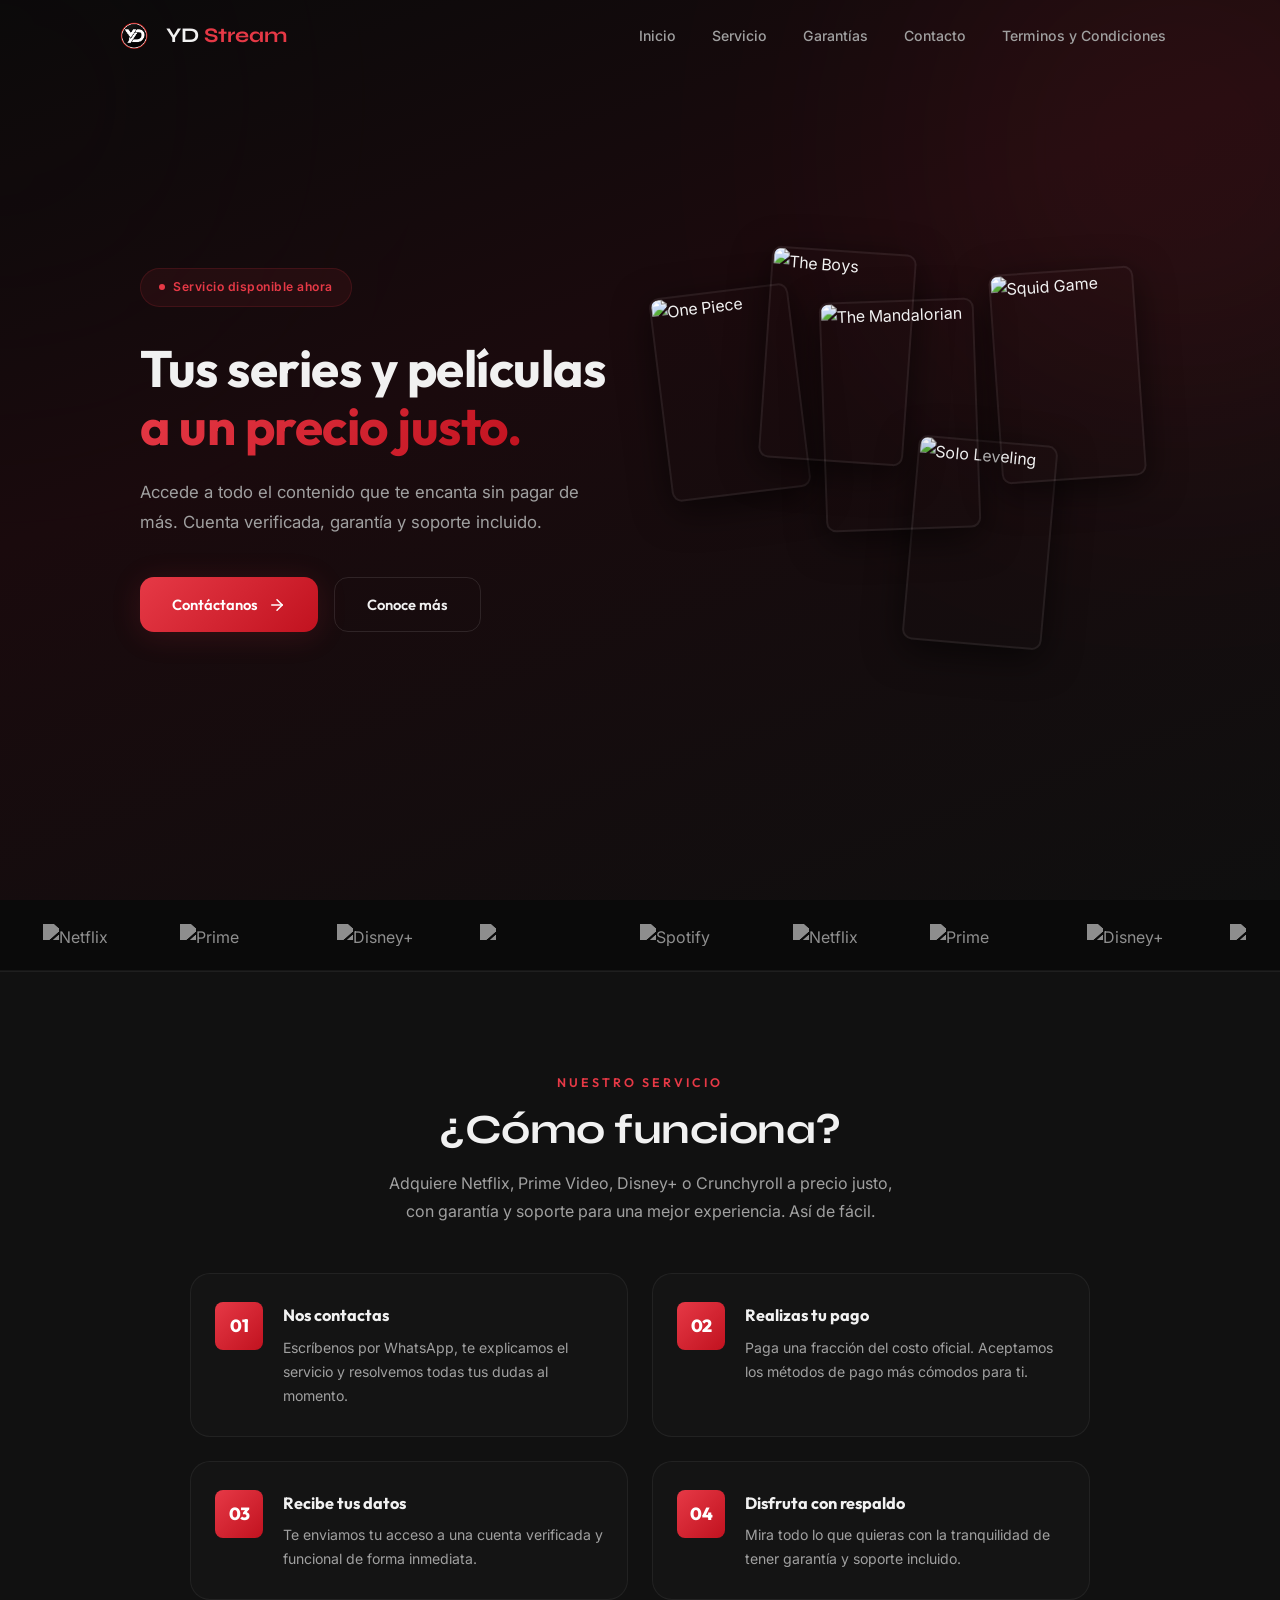
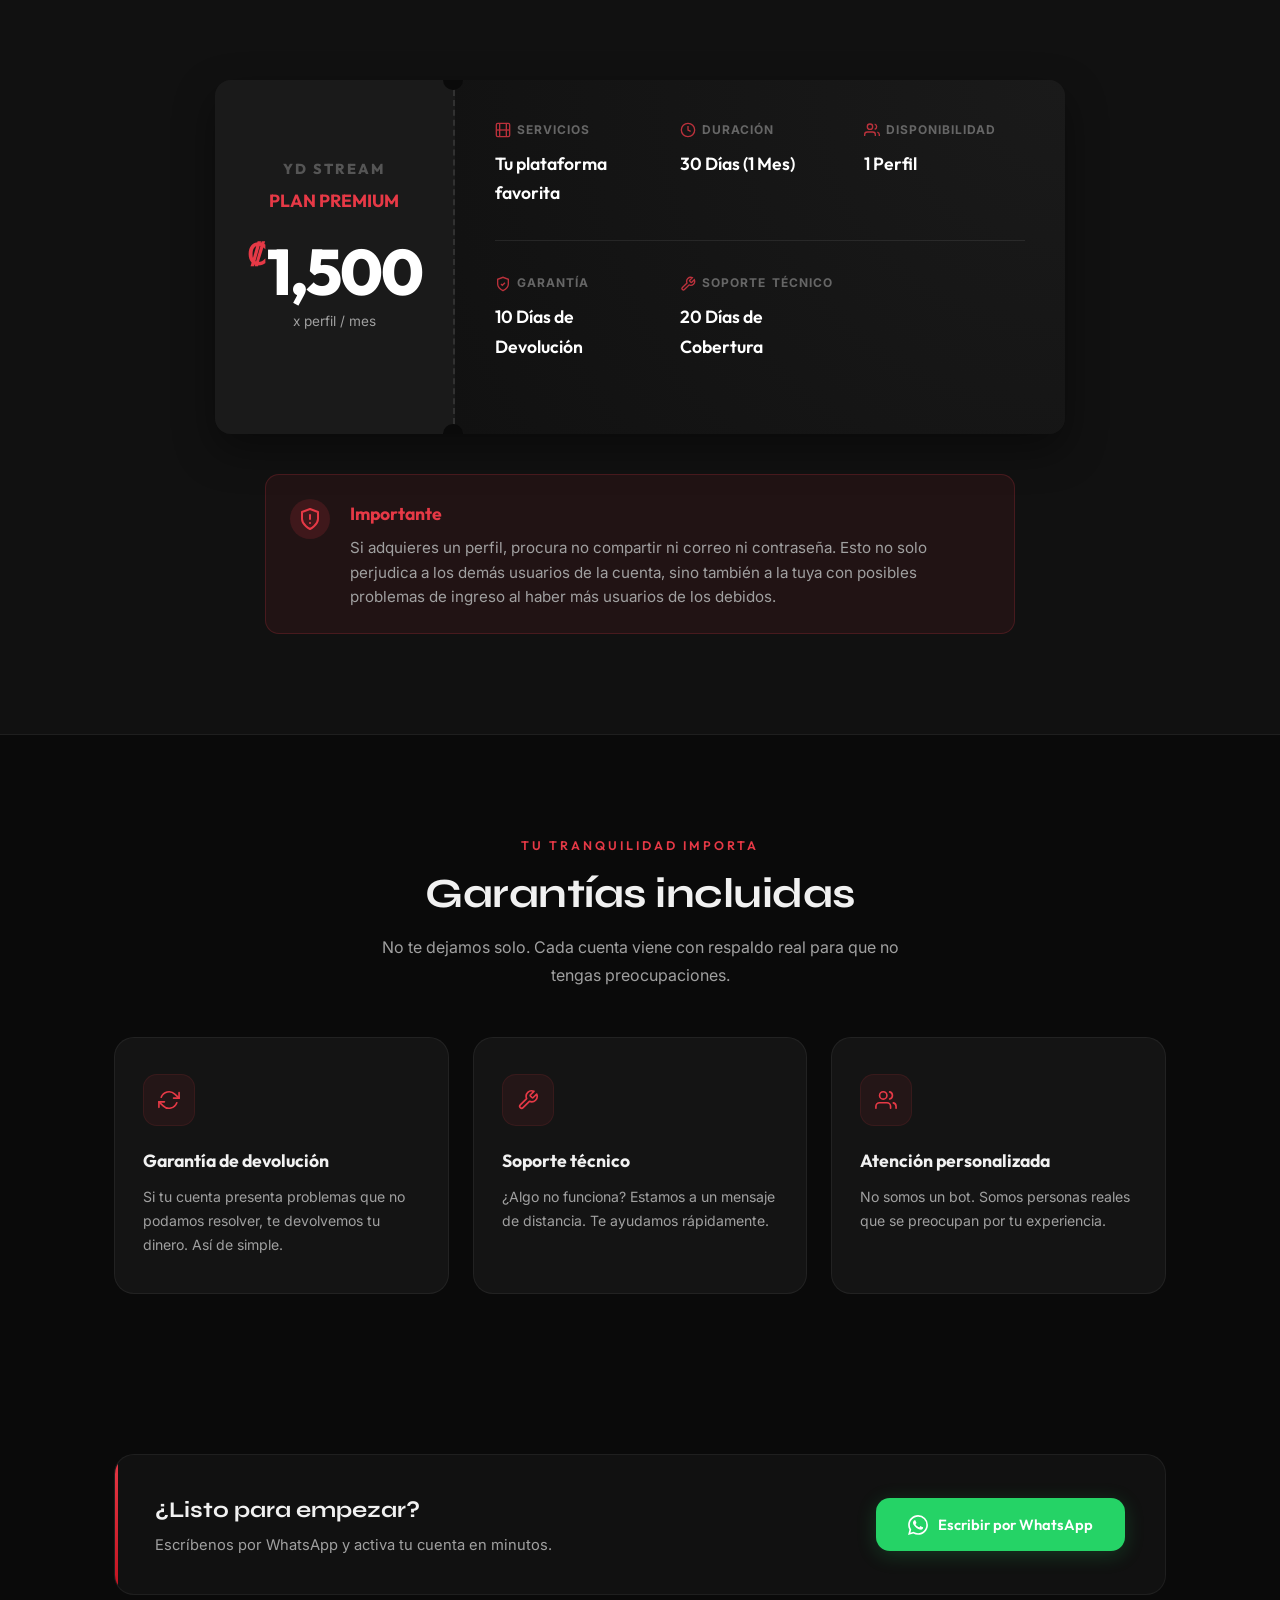
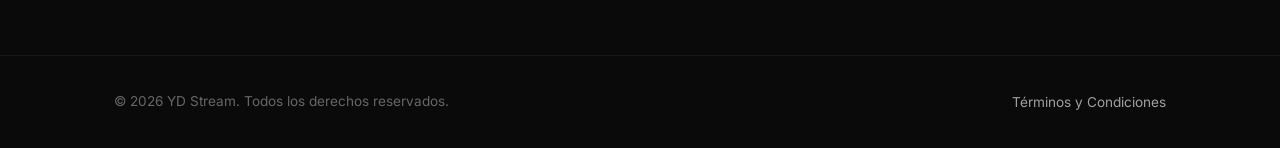
==== commit 71c1592d: "tercer commit" ====
--- a/index.html
+++ b/index.html
@@ -108,6 +108,8 @@
                     alt="Disney+"></div>
             <div class="logo-item"><img src="https://upload.wikimedia.org/wikipedia/commons/d/d9/Crunchyroll_2024.svg"
                     alt="Crunchyroll"></div>
+            <div class="logo-item"><img src="https://upload.wikimedia.org/wikipedia/commons/1/19/Spotify_logo_without_text.svg"
+                    alt="Spotify"></div>
             <!-- Group 2 -->
             <div class="logo-item"><img src="https://upload.wikimedia.org/wikipedia/commons/0/08/Netflix_2015_logo.svg"
                     alt="Netflix"></div>
@@ -118,6 +120,8 @@
                     alt="Disney+"></div>
             <div class="logo-item"><img src="https://upload.wikimedia.org/wikipedia/commons/d/d9/Crunchyroll_2024.svg"
                     alt="Crunchyroll"></div>
+            <div class="logo-item"><img src="https://upload.wikimedia.org/wikipedia/commons/1/19/Spotify_logo_without_text.svg"
+                    alt="Spotify"></div>
             <!-- Group 3 -->
             <div class="logo-item"><img src="https://upload.wikimedia.org/wikipedia/commons/0/08/Netflix_2015_logo.svg"
                     alt="Netflix"></div>
@@ -128,6 +132,8 @@
                     alt="Disney+"></div>
             <div class="logo-item"><img src="https://upload.wikimedia.org/wikipedia/commons/d/d9/Crunchyroll_2024.svg"
                     alt="Crunchyroll"></div>
+            <div class="logo-item"><img src="https://upload.wikimedia.org/wikipedia/commons/1/19/Spotify_logo_without_text.svg"
+                    alt="Spotify"></div>
             <!-- Group 4 -->
             <div class="logo-item"><img src="https://upload.wikimedia.org/wikipedia/commons/0/08/Netflix_2015_logo.svg"
                     alt="Netflix"></div>
@@ -138,6 +144,8 @@
                     alt="Disney+"></div>
             <div class="logo-item"><img src="https://upload.wikimedia.org/wikipedia/commons/d/d9/Crunchyroll_2024.svg"
                     alt="Crunchyroll"></div>
+            <div class="logo-item"><img src="https://upload.wikimedia.org/wikipedia/commons/1/19/Spotify_logo_without_text.svg"
+                    alt="Spotify"></div>
         </div>
     </div>
 
